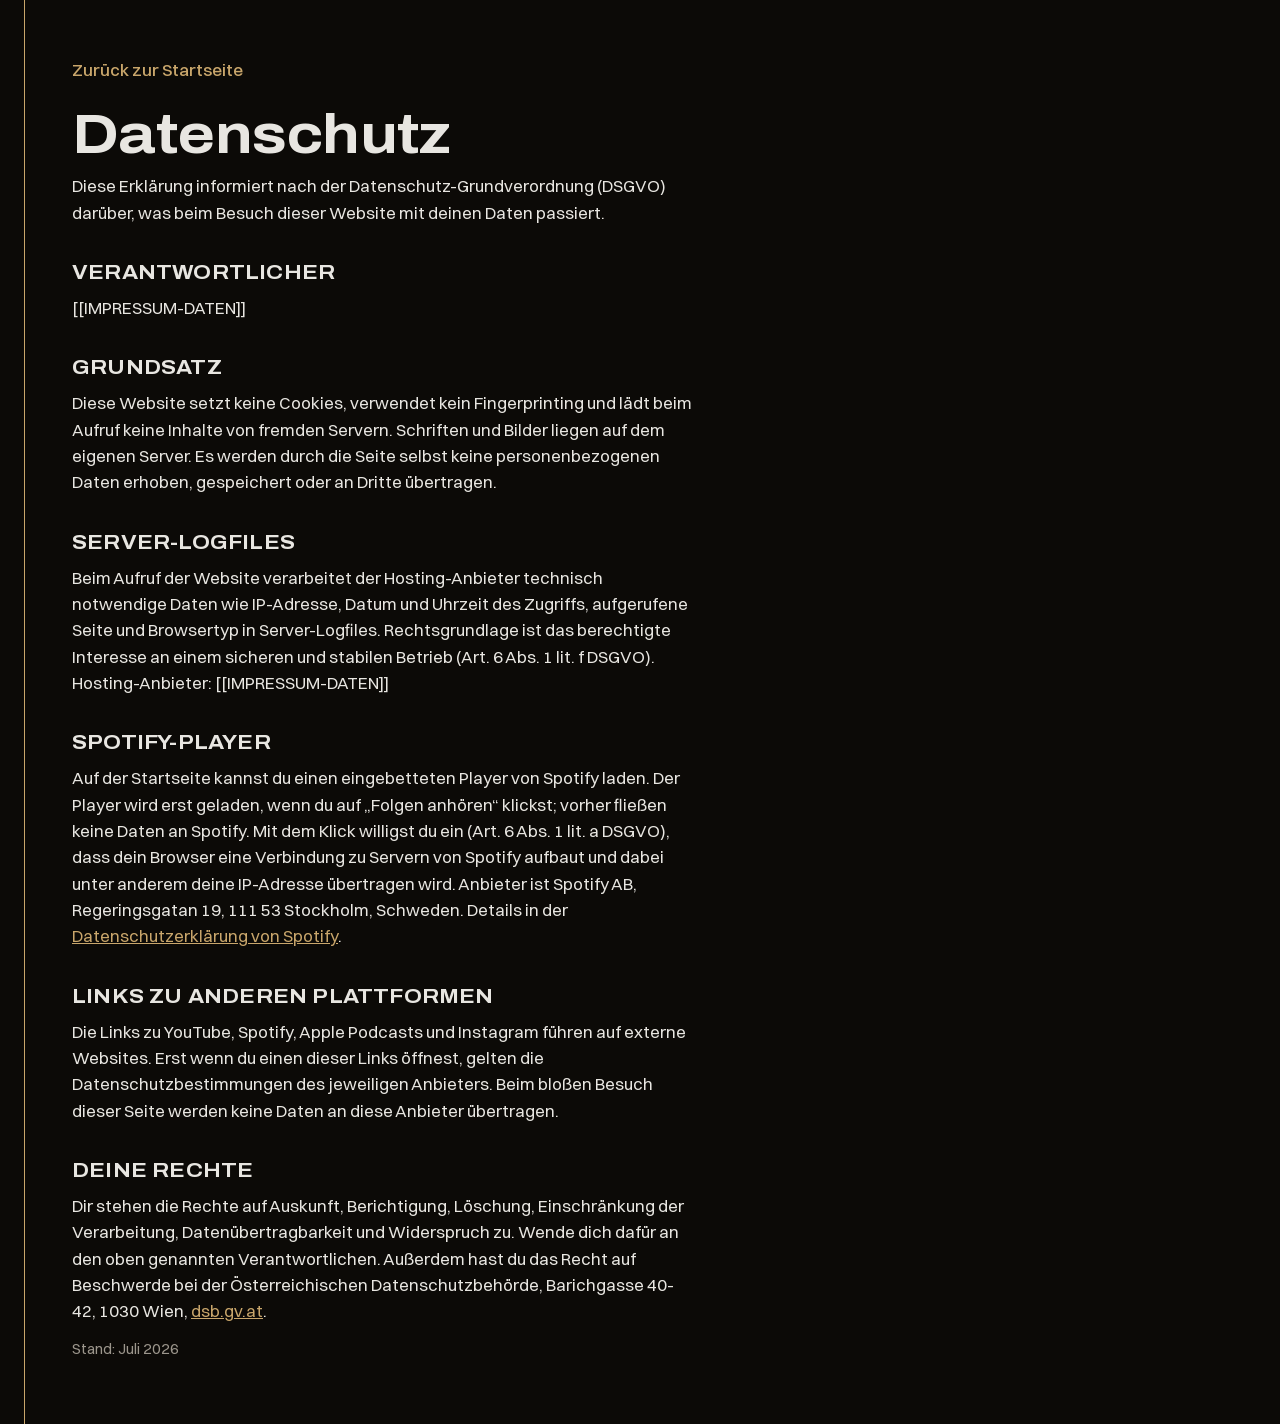
==== datenschutz.html @ 8a33883a "Dealmaker Podcast Landingpage: statische Seite in Gold und Schwarz Ein-Seiten-Site für die Instagram" ====
<!DOCTYPE html>
<html lang="de-AT">
<head>
  <meta charset="utf-8">
  <meta name="viewport" content="width=device-width, initial-scale=1">
  <title>Datenschutz: Dealmaker Podcast</title>
  <meta name="description" content="Datenschutzerklärung nach DSGVO für die Website des Dealmaker Podcasts.">
  <meta name="theme-color" content="#0C0A07">
  <link rel="icon" href="favicon.ico" sizes="32x32">
  <link rel="icon" href="favicon.svg" type="image/svg+xml">
  <link rel="apple-touch-icon" href="apple-touch-icon.png">
  <link rel="stylesheet" href="styles.css">
</head>
<body class="unterseite">

  <div class="seg">
    <span class="naht" aria-hidden="true"></span>
    <div class="inhalt">
      <header>
        <a class="zurueck" href="index.html">Zurück zur Startseite</a>
        <h1>Datenschutz</h1>
        <p>Diese Erklärung informiert nach der Datenschutz-Grundverordnung (DSGVO) darüber, was beim Besuch dieser Website mit deinen Daten passiert.</p>
      </header>
      <main>
        <h2>Verantwortlicher</h2>
        <p>[[IMPRESSUM-DATEN]]</p>

        <h2>Grundsatz</h2>
        <p>Diese Website setzt keine Cookies, verwendet kein Fingerprinting und lädt beim Aufruf keine Inhalte von fremden Servern. Schriften und Bilder liegen auf dem eigenen Server. Es werden durch die Seite selbst keine personenbezogenen Daten erhoben, gespeichert oder an Dritte übertragen.</p>

        <h2>Server-Logfiles</h2>
        <p>Beim Aufruf der Website verarbeitet der Hosting-Anbieter technisch notwendige Daten wie IP-Adresse, Datum und Uhrzeit des Zugriffs, aufgerufene Seite und Browsertyp in Server-Logfiles. Rechtsgrundlage ist das berechtigte Interesse an einem sicheren und stabilen Betrieb (Art.&nbsp;6 Abs.&nbsp;1 lit.&nbsp;f DSGVO). Hosting-Anbieter: [[IMPRESSUM-DATEN]]</p>

        <h2>Spotify-Player</h2>
        <p>Auf der Startseite kannst du einen eingebetteten Player von Spotify laden. Der Player wird erst geladen, wenn du auf „Folgen anhören“ klickst; vorher fließen keine Daten an Spotify. Mit dem Klick willigst du ein (Art.&nbsp;6 Abs.&nbsp;1 lit.&nbsp;a DSGVO), dass dein Browser eine Verbindung zu Servern von Spotify aufbaut und dabei unter anderem deine IP-Adresse übertragen wird. Anbieter ist Spotify AB, Regeringsgatan 19, 111 53 Stockholm, Schweden. Details in der <a href="https://www.spotify.com/at/legal/privacy-policy/" target="_blank" rel="noopener">Datenschutzerklärung von Spotify</a>.</p>

        <h2>Links zu anderen Plattformen</h2>
        <p>Die Links zu YouTube, Spotify, Apple Podcasts und Instagram führen auf externe Websites. Erst wenn du einen dieser Links öffnest, gelten die Datenschutzbestimmungen des jeweiligen Anbieters. Beim bloßen Besuch dieser Seite werden keine Daten an diese Anbieter übertragen.</p>

        <h2>Deine Rechte</h2>
        <p>Dir stehen die Rechte auf Auskunft, Berichtigung, Löschung, Einschränkung der Verarbeitung, Datenübertragbarkeit und Widerspruch zu. Wende dich dafür an den oben genannten Verantwortlichen. Außerdem hast du das Recht auf Beschwerde bei der Österreichischen Datenschutzbehörde, Barichgasse 40-42, 1030 Wien, <a href="https://www.dsb.gv.at/" target="_blank" rel="noopener">dsb.gv.at</a>.</p>

        <p class="stand">Stand: Juli 2026</p>
      </main>
    </div>
  </div>

</body>
</html>
---- styles.css ----
/* Dealmaker Podcast — Sendestudio in Gold und Schwarz */

/* ---------- Schriften, self-hosted ---------- */

@font-face {
  font-family: "Archivo";
  src: url("fonts/archivo-700.woff2") format("woff2");
  font-weight: 700;
  font-style: normal;
  font-display: swap;
}
@font-face {
  font-family: "Switzer";
  src: url("fonts/switzer-400.woff2") format("woff2");
  font-weight: 400;
  font-style: normal;
  font-display: swap;
}
@font-face {
  font-family: "Switzer";
  src: url("fonts/switzer-500.woff2") format("woff2");
  font-weight: 500;
  font-style: normal;
  font-display: swap;
}
@font-face {
  font-family: "Martian Mono";
  src: url("fonts/martianmono-500.woff2") format("woff2");
  font-weight: 500;
  font-style: normal;
  font-display: swap;
}

/* Fallbacks mit angeglichenen Metriken gegen Layoutsprung */
@font-face {
  font-family: "Archivo Fallback";
  src: local("Arial"), local("Helvetica Neue");
  size-adjust: 119.6%;
  ascent-override: 73.4%;
  descent-override: 17.6%;
  line-gap-override: 0%;
}
@font-face {
  font-family: "Switzer Fallback";
  src: local("Arial"), local("Helvetica Neue");
  size-adjust: 101.1%;
  ascent-override: 96.9%;
  descent-override: 24.7%;
  line-gap-override: 8.9%;
}
@font-face {
  font-family: "Martian Mono Fallback";
  src: local("Courier New"), local("Courier");
  size-adjust: 108.3%;
  ascent-override: 92.3%;
  descent-override: 18.5%;
  line-gap-override: 0%;
}

/* ---------- Tokens ---------- */

:root {
  --schwarz: #0C0A07;          /* warm getönt, Farbton 36°, nie #000 */
  --schwarz-erhoeht: #14110C;
  --schwarz-linie: #2E2718;
  --gold: #C9A66B;             /* ruhend, 8.6:1 auf --schwarz */
  --gold-hell: #D9C196;        /* aktiv, 11.3:1 */
  --weiss: #E8E6E1;            /* Fließtext, 15.9:1 */
  --weiss-gedimmt: #9C968C;    /* Sekundärtext, 6.7:1 */

  --schrift-display: "Archivo", "Archivo Fallback", Arial, sans-serif;
  --schrift-text: "Switzer", "Switzer Fallback", Arial, sans-serif;
  --schrift-mono: "Martian Mono", "Martian Mono Fallback", "Courier New", monospace;

  --naht-x: 24px;
  --naht-staerke: 1.5px;
}

/* ---------- Grund ---------- */

*,
*::before,
*::after {
  box-sizing: border-box;
  margin: 0;
  padding: 0;
}

html {
  color-scheme: dark;
  scroll-behavior: auto;
}

body {
  background: var(--schwarz);
  color: var(--weiss);
  font-family: var(--schrift-text);
  font-size: 17px;
  line-height: 1.55;
  font-weight: 400;
  -webkit-font-smoothing: antialiased;
  text-rendering: optimizeLegibility;
}

h1, h2, h3 {
  font-family: var(--schrift-display);
  font-weight: 700;
  color: var(--weiss);
}

h1 {
  font-size: clamp(2.75rem, 13vw, 5.5rem);
  line-height: 0.95;
  letter-spacing: -0.01em;
}

h2 {
  font-size: clamp(1.625rem, 6vw, 2.25rem);
  line-height: 1.05;
  text-transform: uppercase;
  letter-spacing: 0.01em;
}

h3 {
  font-size: clamp(1.375rem, 5vw, 1.75rem);
  line-height: 1.1;
}

p {
  max-width: 62ch;
}

img {
  max-width: 100%;
  height: auto;
  display: block;
}

a {
  color: var(--gold);
}

:focus-visible {
  outline: 2px solid var(--gold-hell);
  outline-offset: 2px;
}

.mono {
  font-family: var(--schrift-mono);
  font-size: 11px;
  font-weight: 500;
  line-height: 1.6;
  letter-spacing: 0.12em;
  text-transform: uppercase;
}

.label {
  color: var(--gold);
}

.gedimmt {
  color: var(--weiss-gedimmt);
}

/* ---------- Naht und Sektionen ---------- */

.seg {
  position: relative;
  padding: 56px 20px 56px 48px;
}

.seg + .seg,
main > .seg:first-child {
  border-top: 1px solid var(--schwarz-linie);
}

.naht {
  position: absolute;
  top: 0;
  bottom: 0;
  left: var(--naht-x);
  width: var(--naht-staerke);
  background: var(--gold);
  pointer-events: none;
}

.naht-hero {
  transform-origin: top center;
  animation: naht-ziehen 0.5s cubic-bezier(0.4, 0, 0.2, 1) both;
}

@keyframes naht-ziehen {
  from { transform: scaleY(0); }
  to   { transform: scaleY(1); }
}

/* ---------- Hero ---------- */

.hero {
  min-height: 100vh;
  min-height: 100svh;
  display: flex;
  flex-direction: column;
  justify-content: flex-start;
  padding-top: 28px;
  padding-bottom: 32px;
}

.sendung {
  display: flex;
  align-items: center;
  gap: 10px;
  color: var(--gold);
}

.licht {
  width: 8px;
  height: 8px;
  border-radius: 50%;
  background: var(--gold-hell);
  flex: none;
  opacity: 0;
  animation: licht-puls 3s ease-in-out 0.3s infinite;
}

@keyframes licht-puls {
  0%, 100% { opacity: 0.55; }
  50%      { opacity: 1; }
}

.hero h1 {
  margin-top: 18px;
}

.hero-text {
  margin-top: 18px;
}

.statzeile {
  margin-top: 16px;
  color: var(--weiss-gedimmt);
}

/* ---------- Plattform-Links ---------- */

.plattformen {
  list-style: none;
  display: grid;
  gap: 10px;
}

.hero .plattformen {
  margin-top: 24px;
}

.plattform {
  display: flex;
  align-items: center;
  gap: 14px;
  min-height: 60px;
  padding: 0 16px;
  border: 1px solid var(--gold);
  border-radius: 2px;
  background: transparent;
  color: var(--weiss);
  font-weight: 500;
  text-decoration: none;
  transition: border-color 0.12s ease, background-color 0.12s ease;
}

.plattform:hover,
.plattform:active {
  border-color: var(--gold-hell);
  background: var(--schwarz-erhoeht);
}

.plattform .icon {
  flex: none;
}

.plattform .pfeil {
  margin-left: auto;
  flex: none;
  color: var(--gold);
}

.hero .plattform {
  opacity: 0;
  animation: einblenden 0.4s ease-out forwards;
}

.hero .plattformen li:nth-child(1) .plattform { animation-delay: 0.15s; }
.hero .plattformen li:nth-child(2) .plattform { animation-delay: 0.21s; }
.hero .plattformen li:nth-child(3) .plattform { animation-delay: 0.27s; }

@keyframes einblenden {
  to { opacity: 1; }
}

/* ---------- Der Podcast ---------- */

.themen-label {
  margin-top: 32px;
}

.themen {
  list-style: none;
  margin-top: 10px;
  max-width: 62ch;
}

.themen li {
  padding: 14px 0;
  border-top: 1px solid var(--schwarz-linie);
}

.themen li:last-child {
  border-bottom: 1px solid var(--schwarz-linie);
}

.embed {
  margin-top: 32px;
  height: 352px;
  max-width: 62ch;
  border: 1px solid var(--schwarz-linie);
  border-radius: 2px;
}

.embed iframe {
  display: block;
  width: 100%;
  height: 100%;
  border: 0;
  border-radius: 2px;
}

.embed-platzhalter {
  height: 100%;
  display: flex;
  flex-direction: column;
  justify-content: center;
  align-items: flex-start;
  gap: 14px;
  padding: 24px;
}

.knopf {
  display: inline-flex;
  align-items: center;
  min-height: 48px;
  padding: 0 20px;
  border: 1px solid var(--gold);
  border-radius: 2px;
  background: transparent;
  color: var(--weiss);
  font-family: var(--schrift-text);
  font-size: 17px;
  font-weight: 500;
  cursor: pointer;
  transition: border-color 0.12s ease, background-color 0.12s ease;
}

.knopf:hover,
.knopf:active {
  border-color: var(--gold-hell);
  background: var(--schwarz-erhoeht);
}

.hinweis {
  font-size: 15px;
  color: var(--weiss-gedimmt);
}

/* ---------- Die zwei ---------- */

.person {
  margin-top: 40px;
}

.person img {
  width: 100%;
  border-radius: 2px;
}

.person .label {
  margin-top: 20px;
}

.person h3 {
  margin-top: 6px;
}

.rolle {
  color: var(--weiss-gedimmt);
  margin-top: 4px;
}

.person .bio {
  margin-top: 14px;
}

.zahlen {
  list-style: none;
  margin-top: 18px;
  color: var(--weiss);
}

.zahlen li {
  padding: 5px 0;
}

.zitat {
  font-family: var(--schrift-display);
  font-weight: 700;
  font-size: clamp(1.75rem, 7vw, 2.5rem);
  line-height: 1.05;
  color: var(--gold);
  margin-top: 24px;
}

.ig {
  display: inline-flex;
  align-items: center;
  min-height: 44px;
  margin-top: 12px;
  color: var(--gold);
  font-weight: 500;
  text-decoration: none;
}

.ig:hover {
  color: var(--gold-hell);
  text-decoration: underline;
}

.seite {
  margin-top: 4px;
}

/* ---------- Acht Jahre: die Verzweigung ---------- */

.seg-acht .inhalt {
  min-height: 300px;
  display: flex;
  flex-direction: column;
  justify-content: center;
}

.naht-verzweigung {
  position: absolute;
  top: 0;
  bottom: 0;
  left: calc(var(--naht-x) + var(--naht-staerke) / 2);
  transform: translateX(-50%);
  display: flex;
  flex-direction: column;
  align-items: center;
  pointer-events: none;
}

.naht-teil {
  flex: 1;
  width: var(--naht-staerke);
  background: var(--gold);
}

.verzweigung {
  display: block;
  flex: none;
}

.verzweigung-desktop {
  display: none;
}

/* ---------- Footer ---------- */

footer {
  border-top: 1px solid var(--schwarz-linie);
  padding: 32px 20px 40px 48px;
}

.footer-links {
  list-style: none;
  display: flex;
  flex-wrap: wrap;
  column-gap: 28px;
}

.footer-links a {
  display: inline-flex;
  align-items: center;
  min-height: 44px;
  color: var(--gold);
  font-weight: 500;
  text-decoration: none;
}

.footer-links a:hover {
  color: var(--gold-hell);
  text-decoration: underline;
}

.copyright {
  margin-top: 10px;
  font-size: 15px;
  color: var(--weiss-gedimmt);
}

/* ---------- Unterseiten (Impressum, Datenschutz) ---------- */

.unterseite .seg {
  min-height: 100vh;
  padding-top: 28px;
}

.zurueck {
  display: inline-flex;
  align-items: center;
  min-height: 44px;
  color: var(--gold);
  font-weight: 500;
  text-decoration: none;
}

.zurueck:hover {
  color: var(--gold-hell);
  text-decoration: underline;
}

.unterseite h1 {
  font-size: clamp(2rem, 8vw, 3.5rem);
  margin-top: 16px;
}

.unterseite h2 {
  font-size: 1.25rem;
  margin-top: 36px;
}

.unterseite p {
  margin-top: 12px;
}

.rechtsliste {
  margin-top: 20px;
  max-width: 62ch;
}

.rechtsliste > div {
  padding: 12px 0;
  border-top: 1px solid var(--schwarz-linie);
}

.rechtsliste > div:last-child {
  border-bottom: 1px solid var(--schwarz-linie);
}

.rechtsliste dt {
  font-family: var(--schrift-mono);
  font-size: 11px;
  font-weight: 500;
  letter-spacing: 0.12em;
  text-transform: uppercase;
  color: var(--weiss-gedimmt);
}

.rechtsliste dd {
  margin-top: 4px;
}

.stand {
  margin-top: 36px;
  font-size: 15px;
  color: var(--weiss-gedimmt);
}

/* ---------- Desktop: die Naht wird zur Achse ---------- */

@media (min-width: 1024px) {
  :root {
    --naht-staerke: 1px;
  }

  .naht {
    left: 50%;
    margin-left: -0.5px;
  }

  .naht-verzweigung {
    left: 50%;
    transform: translateX(-50%);
  }

  .verzweigung-mobil {
    display: none;
  }

  .verzweigung-desktop {
    display: block;
  }

  .seg {
    padding: 80px 0;
  }

  footer {
    padding: 36px 0 44px;
  }

  .inhalt,
  .footer-inhalt {
    max-width: 1120px;
    margin-inline: auto;
    padding-inline: 40px;
  }

  .seg-grid {
    display: grid;
    grid-template-columns: 1fr 1fr;
    column-gap: 160px;
    row-gap: 0;
  }

  .spalte-voll {
    grid-column: 1 / -1;
  }

  .hero {
    padding-top: 0;
    padding-bottom: 0;
    justify-content: center;
  }

  .hero .seg-grid {
    align-items: center;
  }

  .hero .plattformen {
    margin-top: 0;
  }

  .person {
    margin-top: 48px;
  }

  .seg-acht .inhalt {
    min-height: 460px;
  }

  .footer-inhalt {
    display: flex;
    align-items: center;
    justify-content: space-between;
    flex-wrap: wrap;
    gap: 12px;
  }

  .copyright {
    margin-top: 0;
  }

  /* Unterseiten behalten die Naht auf der 24px-Schiene */
  .unterseite .naht {
    left: var(--naht-x);
    margin-left: 0;
  }

  .unterseite .seg {
    padding: 48px 40px 64px 72px;
  }

  .unterseite .inhalt {
    max-width: 720px;
    margin-left: 0;
    padding-inline: 0;
  }
}

/* ---------- Reduzierte Bewegung: Endzustand sofort ---------- */

@media (prefers-reduced-motion: reduce) {
  .naht-hero,
  .licht,
  .hero .plattform {
    animation: none;
  }

  .licht,
  .hero .plattform {
    opacity: 1;
  }
}
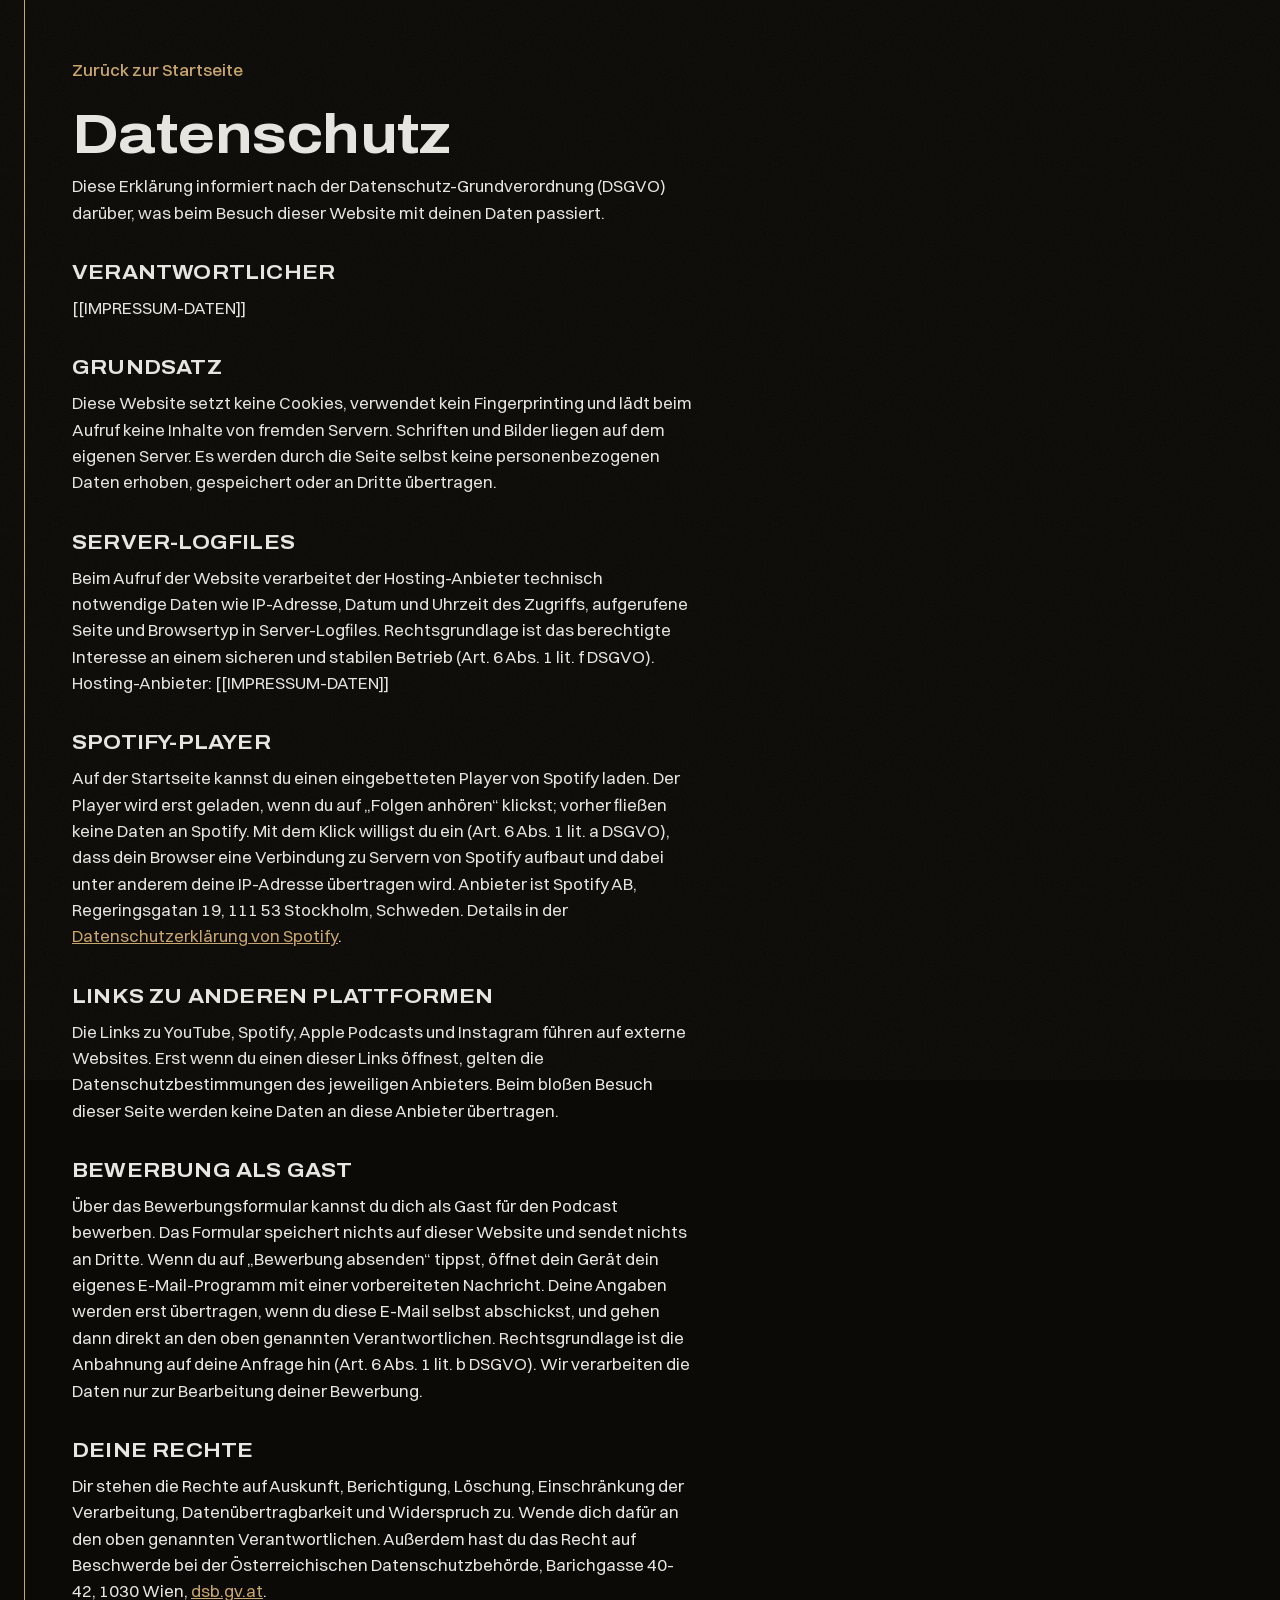
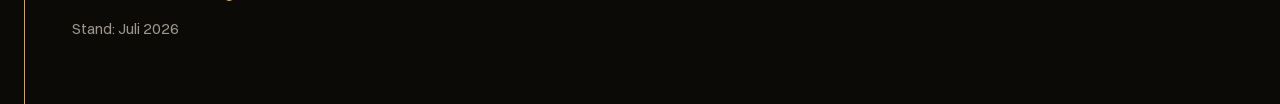
==== commit be36af07: "Bewerbungsformular fuer Gaeste, Chris' Buch, Gaeste-Satz im Podcast - Neue Seite bewerbung.html: Bew" ====
--- a/datenschutz.html
+++ b/datenschutz.html
@@ -37,6 +37,9 @@
         <h2>Links zu anderen Plattformen</h2>
         <p>Die Links zu YouTube, Spotify, Apple Podcasts und Instagram führen auf externe Websites. Erst wenn du einen dieser Links öffnest, gelten die Datenschutzbestimmungen des jeweiligen Anbieters. Beim bloßen Besuch dieser Seite werden keine Daten an diese Anbieter übertragen.</p>
 
+        <h2>Bewerbung als Gast</h2>
+        <p>Über das Bewerbungsformular kannst du dich als Gast für den Podcast bewerben. Das Formular speichert nichts auf dieser Website und sendet nichts an Dritte. Wenn du auf „Bewerbung absenden“ tippst, öffnet dein Gerät dein eigenes E-Mail-Programm mit einer vorbereiteten Nachricht. Deine Angaben werden erst übertragen, wenn du diese E-Mail selbst abschickst, und gehen dann direkt an den oben genannten Verantwortlichen. Rechtsgrundlage ist die Anbahnung auf deine Anfrage hin (Art.&nbsp;6 Abs.&nbsp;1 lit.&nbsp;b DSGVO). Wir verarbeiten die Daten nur zur Bearbeitung deiner Bewerbung.</p>
+
         <h2>Deine Rechte</h2>
         <p>Dir stehen die Rechte auf Auskunft, Berichtigung, Löschung, Einschränkung der Verarbeitung, Datenübertragbarkeit und Widerspruch zu. Wende dich dafür an den oben genannten Verantwortlichen. Außerdem hast du das Recht auf Beschwerde bei der Österreichischen Datenschutzbehörde, Barichgasse 40-42, 1030 Wien, <a href="https://www.dsb.gv.at/" target="_blank" rel="noopener">dsb.gv.at</a>.</p>
 
--- a/styles.css
+++ b/styles.css
@@ -74,6 +74,7 @@
 
   --naht-x: 24px;
   --naht-staerke: 1.5px;
+  --kurve: cubic-bezier(0.2, 0.7, 0.2, 1);
 }
 
 /* ---------- Grund ---------- */
@@ -102,6 +103,18 @@
   text-rendering: optimizeLegibility;
 }
 
+/* Filmkorn über der ganzen Seite, statisch und dezent */
+body::after {
+  content: "";
+  position: fixed;
+  inset: -20%;
+  z-index: 40;
+  pointer-events: none;
+  opacity: 0.05;
+  background-image: url("data:image/svg+xml,%3Csvg xmlns='http://www.w3.org/2000/svg' width='180' height='180'%3E%3Cfilter id='k'%3E%3CfeTurbulence type='fractalNoise' baseFrequency='0.8' numOctaves='2' stitchTiles='stitch'/%3E%3CfeColorMatrix type='saturate' values='0'/%3E%3C/filter%3E%3Crect width='180' height='180' filter='url(%23k)'/%3E%3C/svg%3E");
+  background-size: 180px 180px;
+}
+
 h1, h2, h3 {
   font-family: var(--schrift-display);
   font-weight: 700;
@@ -160,6 +173,16 @@
 
 .gedimmt {
   color: var(--weiss-gedimmt);
+}
+
+.sr-nur {
+  position: absolute;
+  width: 1px;
+  height: 1px;
+  margin: -1px;
+  overflow: hidden;
+  clip-path: inset(50%);
+  white-space: nowrap;
 }
 
 /* ---------- Naht und Sektionen ---------- */
@@ -185,8 +208,11 @@
 }
 
 .naht-hero {
+  bottom: auto;
+  height: calc(var(--buehne-h) + 36px);
+  z-index: 2;
   transform-origin: top center;
-  animation: naht-ziehen 0.5s cubic-bezier(0.4, 0, 0.2, 1) both;
+  animation: naht-ziehen 0.7s cubic-bezier(0.4, 0, 0.2, 1) 0.15s both;
 }
 
 @keyframes naht-ziehen {
@@ -194,23 +220,37 @@
   to   { transform: scaleY(1); }
 }
 
-/* ---------- Hero ---------- */
+/* Naht zieht sich in jeder Sektion beim ersten Sichtbarwerden */
+.js main .seg .naht {
+  transform: scaleY(0);
+  transform-origin: top center;
+  transition: transform 0.9s var(--kurve) 0.05s;
+}
+
+.js main .seg.naht-an .naht {
+  transform: scaleY(1);
+}
+
+/* ---------- Hero: die Bühne ---------- */
 
 .hero {
+  --buehne-h: clamp(215px, 36svh, 330px);
   min-height: 100vh;
   min-height: 100svh;
   display: flex;
   flex-direction: column;
-  justify-content: flex-start;
-  padding-top: 28px;
-  padding-bottom: 32px;
+  padding: 0;
 }
 
 .sendung {
+  position: absolute;
+  z-index: 3;
+  top: max(20px, env(safe-area-inset-top));
+  left: 48px;
   display: flex;
   align-items: center;
   gap: 10px;
-  color: var(--gold);
+  color: var(--gold-hell);
 }
 
 .licht {
@@ -228,17 +268,80 @@
   50%      { opacity: 1; }
 }
 
+.buehne {
+  position: relative;
+  height: var(--buehne-h);
+  overflow: hidden;
+  background: var(--schwarz);
+}
+
+.buehne-rahmen {
+  position: absolute;
+  inset: 0;
+  display: block;
+  opacity: 0;
+  transform: scale(1.07);
+  animation: buehne-auf 1.1s var(--kurve) 0.05s forwards;
+  will-change: transform, opacity;
+}
+
+.buehne-bild {
+  position: absolute;
+  inset: 0;
+  width: 100%;
+  height: 100%;
+  object-fit: cover;
+  object-position: 35% 20%;
+  transform: translateY(var(--par, 0px)) scale(1.05);
+}
+
+@keyframes buehne-auf {
+  to { opacity: 1; transform: scale(1); }
+}
+
+.buehne-schleier {
+  position: absolute;
+  inset: 0;
+  z-index: 1;
+  background:
+    radial-gradient(130% 90% at 50% 26%, rgba(12, 10, 7, 0) 52%, rgba(12, 10, 7, 0.5) 100%),
+    linear-gradient(180deg, rgba(12, 10, 7, 0.5) 0%, rgba(12, 10, 7, 0) 24%, rgba(12, 10, 7, 0) 52%, rgba(12, 10, 7, 0.86) 84%, #0C0A07 100%);
+}
+
+.held-inhalt {
+  position: relative;
+  z-index: 2;
+  flex: 1;
+  display: flex;
+  flex-direction: column;
+  margin-top: -112px;
+  padding: 0 20px max(24px, env(safe-area-inset-bottom)) 48px;
+}
+
+.held-block {
+  margin-block: auto;
+  padding-top: 8px;
+}
+
 .hero h1 {
-  margin-top: 18px;
+  opacity: 0;
+  transform: translateY(14px);
+  animation: auftauchen 0.55s var(--kurve) 0.25s forwards;
+}
+
+.held-text {
+  margin-top: 10px;
+  opacity: 0;
+  transform: translateY(12px);
+  animation: auftauchen 0.55s var(--kurve) 0.34s forwards;
+}
+
+@keyframes auftauchen {
+  to { opacity: 1; transform: none; }
 }
 
 .hero-text {
   margin-top: 18px;
-}
-
-.statzeile {
-  margin-top: 16px;
-  color: var(--weiss-gedimmt);
 }
 
 /* ---------- Plattform-Links ---------- */
@@ -250,10 +353,12 @@
 }
 
 .hero .plattformen {
-  margin-top: 24px;
+  margin-top: 20px;
 }
 
 .plattform {
+  position: relative;
+  overflow: hidden;
   display: flex;
   align-items: center;
   gap: 14px;
@@ -261,11 +366,12 @@
   padding: 0 16px;
   border: 1px solid var(--gold);
   border-radius: 2px;
-  background: transparent;
+  background: rgba(12, 10, 7, 0.55);
   color: var(--weiss);
   font-weight: 500;
   text-decoration: none;
-  transition: border-color 0.12s ease, background-color 0.12s ease;
+  transition: border-color 0.12s ease, background-color 0.12s ease,
+              transform 0.2s ease, box-shadow 0.2s ease;
 }
 
 .plattform:hover,
@@ -274,6 +380,33 @@
   background: var(--schwarz-erhoeht);
 }
 
+.plattform:hover {
+  transform: translateY(-1px);
+  box-shadow: 0 10px 26px rgba(201, 166, 107, 0.10);
+}
+
+/* Goldener Swipe beim Klick */
+.plattform::after {
+  content: "";
+  position: absolute;
+  top: 0;
+  bottom: 0;
+  left: 0;
+  width: 55%;
+  background: linear-gradient(105deg, transparent 0%, rgba(217, 193, 150, 0.30) 50%, transparent 100%);
+  transform: translateX(-190%);
+  pointer-events: none;
+}
+
+.plattform.klick-swipe::after {
+  animation: gold-swipe 0.55s ease-out;
+}
+
+@keyframes gold-swipe {
+  from { transform: translateX(-190%); }
+  to   { transform: translateX(300%); }
+}
+
 .plattform .icon {
   flex: none;
 }
@@ -282,41 +415,27 @@
   margin-left: auto;
   flex: none;
   color: var(--gold);
+  transition: transform 0.2s ease;
+}
+
+.plattform:hover .pfeil {
+  transform: translateX(4px);
 }
 
 .hero .plattform {
   opacity: 0;
-  animation: einblenden 0.4s ease-out forwards;
-}
-
-.hero .plattformen li:nth-child(1) .plattform { animation-delay: 0.15s; }
-.hero .plattformen li:nth-child(2) .plattform { animation-delay: 0.21s; }
-.hero .plattformen li:nth-child(3) .plattform { animation-delay: 0.27s; }
+  animation: einblenden 0.45s ease-out forwards;
+}
+
+.hero .plattformen li:nth-child(1) .plattform { animation-delay: 0.46s; }
+.hero .plattformen li:nth-child(2) .plattform { animation-delay: 0.52s; }
+.hero .plattformen li:nth-child(3) .plattform { animation-delay: 0.58s; }
 
 @keyframes einblenden {
   to { opacity: 1; }
 }
 
 /* ---------- Der Podcast ---------- */
-
-.themen-label {
-  margin-top: 32px;
-}
-
-.themen {
-  list-style: none;
-  margin-top: 10px;
-  max-width: 62ch;
-}
-
-.themen li {
-  padding: 14px 0;
-  border-top: 1px solid var(--schwarz-linie);
-}
-
-.themen li:last-child {
-  border-bottom: 1px solid var(--schwarz-linie);
-}
 
 .embed {
   margin-top: 32px;
@@ -371,15 +490,72 @@
   color: var(--weiss-gedimmt);
 }
 
-/* ---------- Die zwei ---------- */
+/* ---------- Gast werden: CTA ---------- */
+
+.gast-knopf {
+  display: flex;
+  align-items: center;
+  justify-content: space-between;
+  gap: 12px;
+  min-height: 60px;
+  margin-top: 24px;
+  padding: 0 22px;
+  border: 1px solid var(--gold);
+  border-radius: 2px;
+  color: var(--weiss);
+  font-weight: 500;
+  text-decoration: none;
+  transition: border-color 0.12s ease, background-color 0.12s ease,
+              transform 0.2s ease, box-shadow 0.2s ease;
+}
+
+.gast-knopf .pfeil {
+  flex: none;
+  color: var(--gold);
+  transition: transform 0.2s ease;
+}
+
+.gast-knopf:hover {
+  border-color: var(--gold-hell);
+  background: var(--schwarz-erhoeht);
+  transform: translateY(-1px);
+  box-shadow: 0 10px 26px rgba(201, 166, 107, 0.10);
+}
+
+.gast-knopf:hover .pfeil {
+  transform: translateX(4px);
+}
+
+/* ---------- Die Dealmaker ---------- */
 
 .person {
   margin-top: 40px;
 }
 
-.person img {
+.foto {
+  position: relative;
+  overflow: hidden;
+  aspect-ratio: 3 / 4;
+  border-radius: 2px;
+}
+
+.foto-innen {
+  position: absolute;
+  left: 0;
+  right: 0;
+  top: -7%;
+  bottom: -7%;
+}
+
+.foto-innen img {
   width: 100%;
-  border-radius: 2px;
+  height: 100%;
+  object-fit: cover;
+  transition: transform 0.6s var(--kurve);
+}
+
+.person:hover .foto-innen img {
+  transform: scale(1.03);
 }
 
 .person .label {
@@ -437,47 +613,71 @@
   margin-top: 4px;
 }
 
-/* ---------- Acht Jahre: die Verzweigung ---------- */
-
-.seg-acht .inhalt {
-  min-height: 300px;
-  display: flex;
-  flex-direction: column;
-  justify-content: center;
-}
-
-.naht-verzweigung {
+/* ---------- Sanfte Scroll-Reveals ---------- */
+
+.js [data-reveal] {
+  opacity: 0;
+  transform: translateY(18px);
+  transition: opacity 0.7s var(--kurve), transform 0.7s var(--kurve);
+}
+
+.js [data-reveal].sichtbar {
+  opacity: 1;
+  transform: none;
+}
+
+/* Überschriften wischen auf wie ein Fader: Deck-Ebene fährt nach rechts raus */
+.js h2[data-reveal] {
+  position: relative;
+  overflow: hidden;
+  opacity: 1;
+  transform: translateY(10px);
+}
+
+.js h2[data-reveal]::after {
+  content: "";
   position: absolute;
-  top: 0;
-  bottom: 0;
-  left: calc(var(--naht-x) + var(--naht-staerke) / 2);
-  transform: translateX(-50%);
+  inset: -2%;
+  background: var(--schwarz);
+  transition: transform 0.85s cubic-bezier(0.25, 0.8, 0.25, 1) 0.05s;
+}
+
+.js h2[data-reveal].sichtbar {
+  transform: none;
+}
+
+.js h2[data-reveal].sichtbar::after {
+  transform: translateX(103%);
+}
+
+/* Das Zitat zieht sich beim Erscheinen zusammen */
+.js .zitat[data-reveal] {
+  letter-spacing: 0.08em;
+  transition: opacity 0.8s ease, transform 0.8s var(--kurve), letter-spacing 1.1s var(--kurve);
+}
+
+.js .zitat[data-reveal].sichtbar {
+  letter-spacing: 0;
+}
+
+/* ---------- Footer ---------- */
+
+footer {
+  border-top: 1px solid var(--schwarz-linie);
+  padding: 32px 20px 40px 48px;
+}
+
+.footer-marke {
   display: flex;
   flex-direction: column;
   align-items: center;
-  pointer-events: none;
-}
-
-.naht-teil {
-  flex: 1;
-  width: var(--naht-staerke);
-  background: var(--gold);
-}
-
-.verzweigung {
+  padding: 24px 0 40px;
+}
+
+.marke-logo {
+  width: min(300px, 72vw);
+  height: auto;
   display: block;
-  flex: none;
-}
-
-.verzweigung-desktop {
-  display: none;
-}
-
-/* ---------- Footer ---------- */
-
-footer {
-  border-top: 1px solid var(--schwarz-linie);
-  padding: 32px 20px 40px 48px;
 }
 
 .footer-links {
@@ -575,6 +775,121 @@
   color: var(--weiss-gedimmt);
 }
 
+/* ---------- Bewerbungsformular ---------- */
+
+.intro {
+  margin-top: 12px;
+  max-width: 58ch;
+}
+
+.formular {
+  margin-top: 32px;
+  max-width: 560px;
+  display: grid;
+  gap: 20px;
+}
+
+.feld {
+  display: grid;
+  gap: 8px;
+}
+
+.feld label {
+  font-family: var(--schrift-mono);
+  font-size: 11px;
+  font-weight: 500;
+  letter-spacing: 0.12em;
+  text-transform: uppercase;
+  color: var(--weiss-gedimmt);
+}
+
+.feld label .pflicht {
+  color: var(--gold);
+}
+
+.feld input,
+.feld textarea {
+  width: 100%;
+  padding: 13px 14px;
+  min-height: 50px;
+  background: var(--schwarz-erhoeht);
+  border: 1px solid var(--schwarz-linie);
+  border-radius: 2px;
+  color: var(--weiss);
+  font-family: var(--schrift-text);
+  font-size: 16px;
+  line-height: 1.5;
+  transition: border-color 0.15s ease;
+}
+
+.feld textarea {
+  min-height: 128px;
+  resize: vertical;
+}
+
+.feld input:focus,
+.feld textarea:focus {
+  outline: none;
+  border-color: var(--gold);
+}
+
+.feld input::placeholder,
+.feld textarea::placeholder {
+  color: #6F6A61;
+}
+
+.zustimmung {
+  display: flex;
+  align-items: flex-start;
+  gap: 12px;
+  font-size: 15px;
+  line-height: 1.5;
+  color: var(--weiss-gedimmt);
+}
+
+.zustimmung input {
+  width: 22px;
+  height: 22px;
+  margin-top: 1px;
+  flex: none;
+  accent-color: var(--gold);
+}
+
+.zustimmung a {
+  color: var(--gold);
+}
+
+.absenden {
+  justify-content: center;
+  min-height: 56px;
+  font-size: 17px;
+}
+
+.form-danke {
+  display: none;
+  margin-top: 24px;
+  padding: 20px 22px;
+  border: 1px solid var(--gold);
+  border-radius: 2px;
+  background: var(--schwarz-erhoeht);
+  max-width: 560px;
+}
+
+.form-danke.an {
+  display: block;
+}
+
+.form-danke p {
+  margin-top: 6px;
+  color: var(--weiss-gedimmt);
+}
+
+.form-danke p:first-child {
+  margin-top: 0;
+  color: var(--weiss);
+  font-weight: 500;
+}
+
 /* ---------- Desktop: die Naht wird zur Achse ---------- */
 
 @media (min-width: 1024px) {
@@ -585,19 +900,6 @@
   .naht {
     left: 50%;
     margin-left: -0.5px;
-  }
-
-  .naht-verzweigung {
-    left: 50%;
-    transform: translateX(-50%);
-  }
-
-  .verzweigung-mobil {
-    display: none;
-  }
-
-  .verzweigung-desktop {
-    display: block;
   }
 
   .seg {
@@ -626,29 +928,55 @@
     grid-column: 1 / -1;
   }
 
+  /* Hero: Bühne voll, Titel mittig, Links in einer Reihe */
   .hero {
-    padding-top: 0;
-    padding-bottom: 0;
+    --buehne-h: min(62vh, 560px);
+    padding: 0;
+  }
+
+  .sendung {
+    left: 50%;
+    transform: translateX(-50%);
+    top: 26px;
+  }
+
+  .held-inhalt {
+    margin-top: -120px;
+    padding: 0 40px 44px;
+    align-items: center;
+    text-align: center;
+  }
+
+  .held-block {
+    display: flex;
+    flex-direction: column;
+    align-items: center;
+    width: 100%;
+    margin-top: auto;
+  }
+
+  .hero h1 {
+    font-size: clamp(3.5rem, 7vw, 5.5rem);
+  }
+
+  .held-text {
+    max-width: 56ch;
+  }
+
+  .hero .plattformen {
+    display: grid;
+    grid-template-columns: repeat(3, minmax(220px, 280px));
+    gap: 12px;
     justify-content: center;
-  }
-
-  .hero .seg-grid {
-    align-items: center;
-  }
-
-  .hero .plattformen {
-    margin-top: 0;
+    width: 100%;
+    margin-top: 26px;
   }
 
   .person {
     margin-top: 48px;
   }
 
-  .seg-acht .inhalt {
-    min-height: 460px;
-  }
-
-  .footer-inhalt {
+  .footer-zeile {
     display: flex;
     align-items: center;
     justify-content: space-between;
@@ -682,12 +1010,53 @@
 @media (prefers-reduced-motion: reduce) {
   .naht-hero,
   .licht,
-  .hero .plattform {
+  .hero .plattform,
+  .hero h1,
+  .held-text,
+  .buehne-rahmen,
+  .plattform.klick-swipe::after {
     animation: none;
   }
 
   .licht,
-  .hero .plattform {
+  .hero .plattform,
+  .hero h1,
+  .held-text,
+  .buehne-rahmen {
     opacity: 1;
-  }
-}
+    transform: none;
+  }
+
+  .js main .seg .naht {
+    transform: scaleY(1);
+    transition: none;
+  }
+
+  .js [data-reveal] {
+    opacity: 1;
+    transform: none;
+    transition: none;
+  }
+
+  .js h2[data-reveal]::after {
+    content: none;
+  }
+
+  .js .zitat[data-reveal] {
+    letter-spacing: 0;
+  }
+
+  .plattform:hover {
+    transform: none;
+    box-shadow: none;
+  }
+
+  .person:hover .foto-innen img {
+    transform: none;
+  }
+
+  .foto-innen,
+  .buehne-bild {
+    transform: none !important;
+  }
+}
